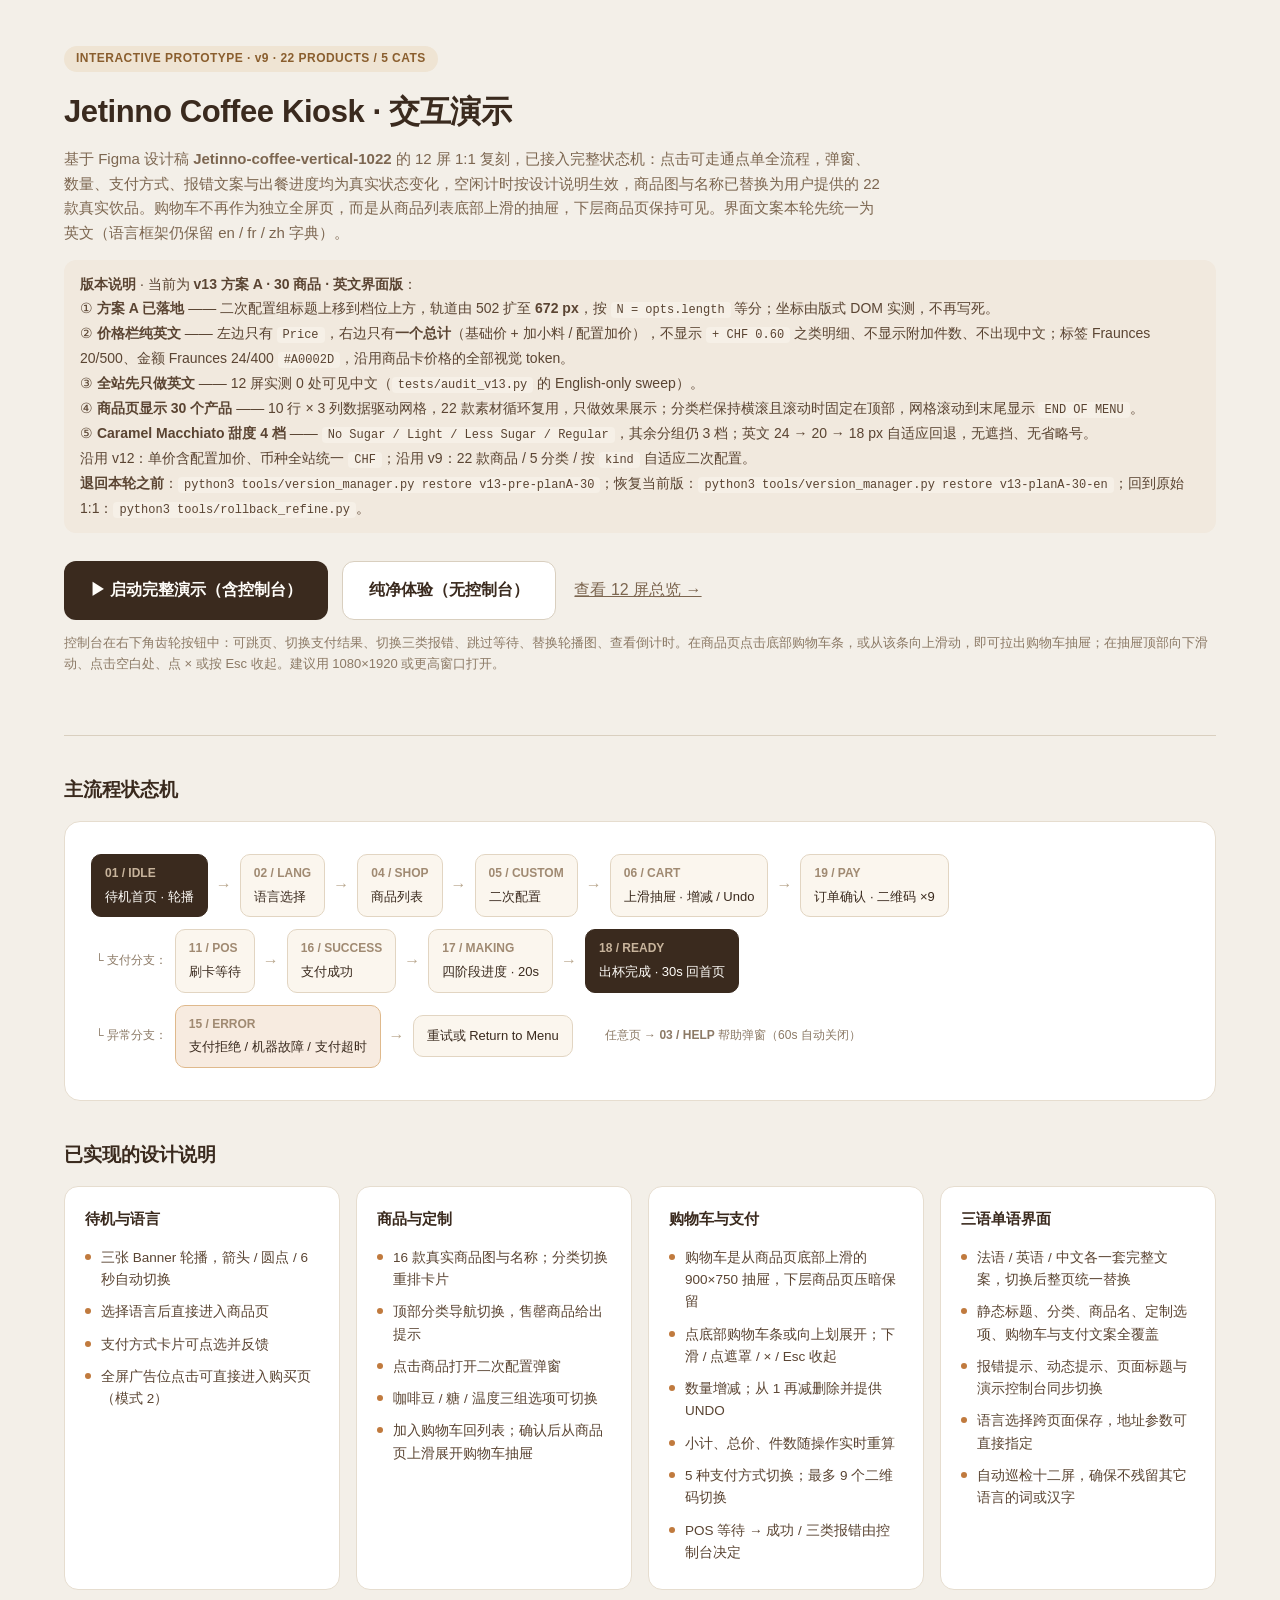
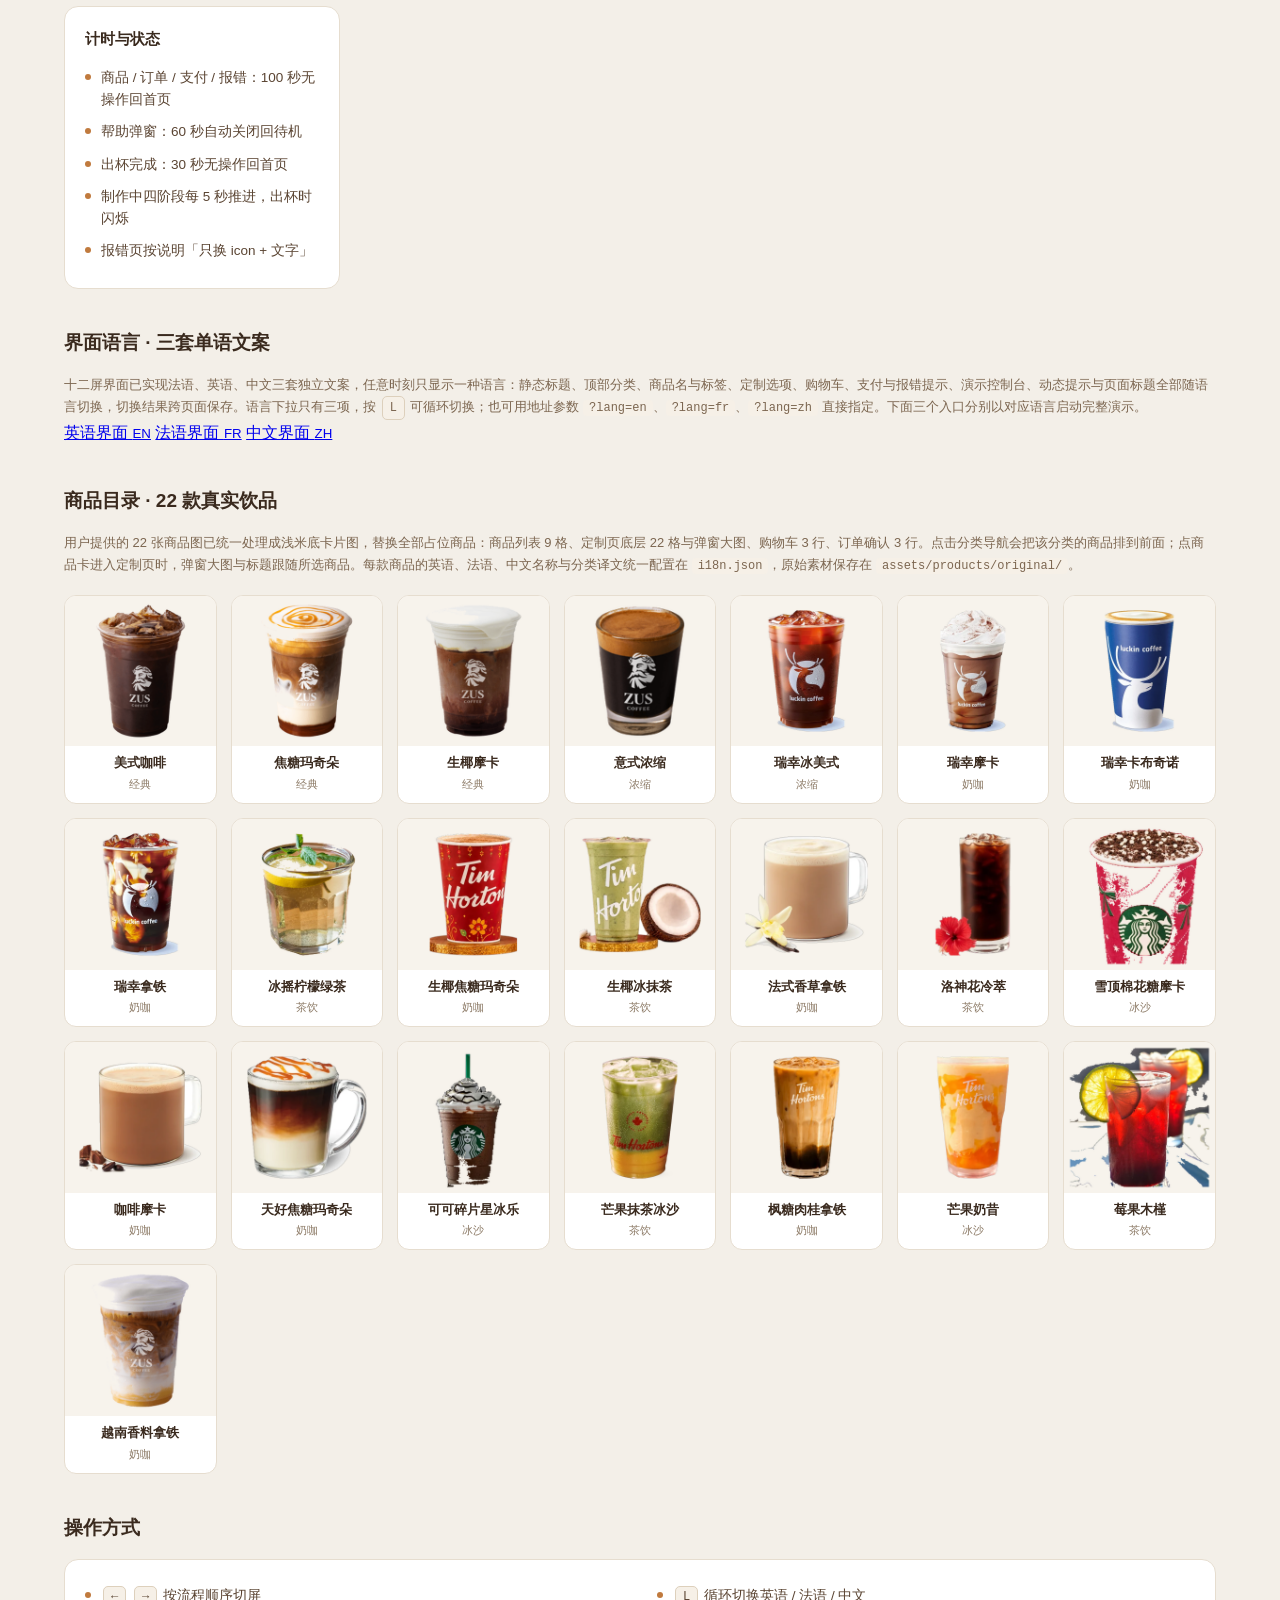
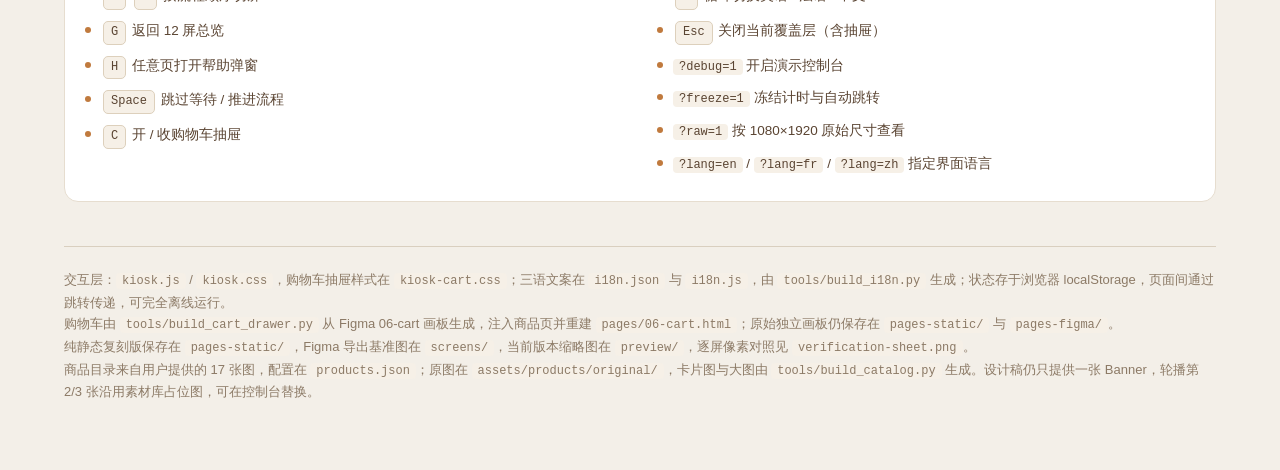
==== index.html @ 3b6457f3 "Initial commit: Jinuo coffee kiosk UI prototype v13 - 30-item data-driven product grid (10 x 3) with" ====
<!doctype html>
<html lang="zh">
<head>
<meta charset="utf-8">
<meta name="viewport" content="width=device-width,initial-scale=1">
<title>Jetinno Coffee Kiosk · 交互演示</title>
<style>
*{margin:0;padding:0;box-sizing:border-box}
body{background:#F3EFE8;color:#3A2A1E;font-family:-apple-system,BlinkMacSystemFont,'Segoe UI','PingFang SC','Microsoft Yahei',sans-serif;padding:44px 5vw 80px;line-height:1.65}
.wrap{max-width:1180px;margin:0 auto}
header{border-bottom:1px solid #D9CFBF;padding-bottom:26px;margin-bottom:32px}
h1{font-size:31px;font-weight:650;letter-spacing:-.4px}
.lead{margin-top:10px;color:#7C6650;font-size:15px;max-width:820px}
.tag{display:inline-block;background:#EFE4D3;color:#8A5E2E;border-radius:20px;padding:3px 12px;font-size:12px;font-weight:600;margin-bottom:14px;letter-spacing:.04em}
.actions{display:flex;flex-wrap:wrap;gap:14px;margin:28px 0 12px}
.btn{display:inline-flex;align-items:center;gap:10px;text-decoration:none;border-radius:12px;padding:15px 26px;font-size:16px;font-weight:650;transition:transform .16s,box-shadow .16s}
.btn:hover{transform:translateY(-2px);box-shadow:0 14px 28px -14px rgba(58,42,30,.55)}
.btn.primary{background:#3A2A1E;color:#FFFDF9}
.btn.secondary{background:#fff;color:#3A2A1E;border:1px solid #D9CFBF}
.btn.ghost{background:transparent;color:#7C6650;text-decoration:underline;padding-left:4px;font-weight:500}
.hint{font-size:13px;color:#8C7A66;margin-bottom:34px}
h2{font-size:19px;margin:38px 0 16px;font-weight:650}
.flow{background:#fff;border:1px solid #E6DDCF;border-radius:16px;padding:26px;overflow-x:auto}
.flow-row{display:flex;align-items:center;gap:8px;min-width:max-content;padding:6px 0}
.node{flex:0 0 auto;background:#FBF6EE;border:1px solid #E2D5C2;border-radius:10px;padding:9px 13px;font-size:13px;white-space:nowrap}
.node b{display:block;font-size:12px;color:#A08A72;font-weight:600;margin-bottom:2px}
.node.hot{background:#3A2A1E;color:#FFFDF9;border-color:#3A2A1E}
.node.hot b{color:#C8B49C}
.node.warn{background:#F7EBE0;border-color:#DFB98C}
.arrow{color:#B9A78E;font-size:16px;flex:0 0 auto}
.branch{font-size:12px;color:#8C7A66;padding:4px 0 4px 4px}
.grid{display:grid;grid-template-columns:repeat(auto-fit,minmax(260px,1fr));gap:16px}
.card{background:#fff;border:1px solid #E6DDCF;border-radius:14px;padding:20px}
.card h3{font-size:15px;margin-bottom:10px;font-weight:650}
.card ul{list-style:none;font-size:13.5px;color:#5A4432}
.card li{padding:5px 0 5px 16px;position:relative}
.card li:before{content:"";position:absolute;left:0;top:12px;width:6px;height:6px;border-radius:50%;background:#C07A3E}
.kbd{display:inline-block;background:#F6F0E7;border:1px solid #DDD0BC;border-radius:5px;padding:1px 7px;font-size:12px;margin:0 2px;font-family:ui-monospace,Menlo,monospace}
footer{margin-top:44px;padding-top:22px;border-top:1px solid #D9CFBF;color:#8C7A66;font-size:13px}
code{background:#F6F0E7;border-radius:4px;padding:1px 6px;font-size:12px}

.catalog{display:grid;grid-template-columns:repeat(auto-fill,minmax(146px,1fr));gap:14px;margin:18px 0 8px}
.pitem{background:#fff;border:1px solid #E6DDCF;border-radius:12px;overflow:hidden;text-align:center;padding-bottom:10px}
.pitem img{width:100%;aspect-ratio:1;object-fit:cover;display:block;background:#F7F3EC}
.pitem b{display:block;font-size:13px;margin-top:8px;padding:0 6px;line-height:1.35}
.pitem span{display:block;font-size:11px;color:#8C7A66;padding:0 6px;margin-top:3px}
.catnote{font-size:13px;color:#7C6650;line-height:1.7}

</style>
</head>
<body>
<div class="wrap">
<header>
  <div class="tag">INTERACTIVE PROTOTYPE · v9 · 22 PRODUCTS / 5 CATS</div>
  <h1>Jetinno Coffee Kiosk · 交互演示</h1>
  <p class="lead">基于 Figma 设计稿 <b>Jetinno-coffee-vertical-1022</b> 的 12 屏 1:1 复刻，已接入完整状态机：点击可走通点单全流程，弹窗、数量、支付方式、报错文案与出餐进度均为真实状态变化，空闲计时按设计说明生效，商品图与名称已替换为用户提供的 22 款真实饮品。购物车不再作为独立全屏页，而是从商品列表底部上滑的抽屉，下层商品页保持可见。界面文案本轮先统一为英文（语言框架仍保留 en / fr / zh 字典）。</p>
<!-- VERSION_NOTE_START -->
<div style="margin:14px 0;padding:12px 16px;border-radius:12px;background:#F1E9DE;color:#5A4432;font-size:14px;line-height:1.75">
  <b>版本说明</b> · 当前为 <b>v13 方案 A · 30 商品 · 英文界面版</b>：<br>
  ① <b>方案 A 已落地</b> —— 二次配置组标题上移到档位上方，轨道由 502 扩至 <b>672 px</b>，按 <code>N = opts.length</code> 等分；坐标由版式 DOM 实测，不再写死。<br>
  ② <b>价格栏纯英文</b> —— 左边只有 <code>Price</code>，右边只有<b>一个总计</b>（基础价 + 加小料 / 配置加价），不显示 <code>+ CHF 0.60</code> 之类明细、不显示附加件数、不出现中文；标签 Fraunces 20/500、金额 Fraunces 24/400 <code>#A0002D</code>，沿用商品卡价格的全部视觉 token。<br>
  ③ <b>全站先只做英文</b> —— 12 屏实测 0 处可见中文（<code>tests/audit_v13.py</code> 的 English-only sweep）。<br>
  ④ <b>商品页显示 30 个产品</b> —— 10 行 × 3 列数据驱动网格，22 款素材循环复用，只做效果展示；分类栏保持横滚且滚动时固定在顶部，网格滚动到末尾显示 <code>END OF MENU</code>。<br>
  ⑤ <b>Caramel Macchiato 甜度 4 档</b> —— <code>No Sugar / Light / Less Sugar / Regular</code>，其余分组仍 3 档；英文 24 → 20 → 18 px 自适应回退，无遮挡、无省略号。<br>
  沿用 v12：单价含配置加价、币种全站统一 <code>CHF</code>；沿用 v9：22 款商品 / 5 分类 / 按 <code>kind</code> 自适应二次配置。<br>
  <b>退回本轮之前</b>：<code>python3 tools/version_manager.py restore v13-pre-planA-30</code>；恢复当前版：<code>python3 tools/version_manager.py restore v13-planA-30-en</code>；回到原始 1:1：<code>python3 tools/rollback_refine.py</code>。
</div>
<!-- VERSION_NOTE_END -->

  <div class="actions">
    <a class="btn primary" href="pages/01-home.html?debug=1">▶ 启动完整演示（含控制台）</a>
    <a class="btn secondary" href="pages/01-home.html">纯净体验（无控制台）</a>
    <a class="btn ghost" href="all.html">查看 12 屏总览 →</a>
  </div>
  <p class="hint">控制台在右下角齿轮按钮中：可跳页、切换支付结果、切换三类报错、跳过等待、替换轮播图、查看倒计时。在商品页点击底部购物车条，或从该条向上滑动，即可拉出购物车抽屉；在抽屉顶部向下滑动、点击空白处、点 × 或按 Esc 收起。建议用 1080×1920 或更高窗口打开。</p>
</header>

<h2>主流程状态机</h2>
<div class="flow">
  <div class="flow-row">
    <div class="node hot"><b>01 / IDLE</b>待机首页 · 轮播</div><span class="arrow">→</span>
    <div class="node"><b>02 / LANG</b>语言选择</div><span class="arrow">→</span>
    <div class="node"><b>04 / SHOP</b>商品列表</div><span class="arrow">→</span>
    <div class="node"><b>05 / CUSTOM</b>二次配置</div><span class="arrow">→</span>
    <div class="node"><b>06 / CART</b>上滑抽屉 · 增减 / Undo</div><span class="arrow">→</span>
    <div class="node"><b>19 / PAY</b>订单确认 · 二维码 ×9</div>
  </div>
  <div class="flow-row">
    <div class="branch">└ 支付分支：</div>
    <div class="node"><b>11 / POS</b>刷卡等待</div><span class="arrow">→</span>
    <div class="node"><b>16 / SUCCESS</b>支付成功</div><span class="arrow">→</span>
    <div class="node"><b>17 / MAKING</b>四阶段进度 · 20s</div><span class="arrow">→</span>
    <div class="node hot"><b>18 / READY</b>出杯完成 · 30s 回首页</div>
  </div>
  <div class="flow-row">
    <div class="branch">└ 异常分支：</div>
    <div class="node warn"><b>15 / ERROR</b>支付拒绝 / 机器故障 / 支付超时</div><span class="arrow">→</span>
    <div class="node">重试或 Return to Menu</div>
    <div class="branch" style="margin-left:20px">任意页 → <b>03 / HELP</b> 帮助弹窗（60s 自动关闭）</div>
  </div>
</div>

<h2>已实现的设计说明</h2>
<div class="grid">
  <div class="card"><h3>待机与语言</h3><ul>
    <li>三张 Banner 轮播，箭头 / 圆点 / 6 秒自动切换</li>
    <li>选择语言后直接进入商品页</li>
    <li>支付方式卡片可点选并反馈</li>
    <li>全屏广告位点击可直接进入购买页（模式 2）</li>
  </ul></div>
  <div class="card"><h3>商品与定制</h3><ul>
    <li>16 款真实商品图与名称；分类切换重排卡片</li>
    <li>顶部分类导航切换，售罄商品给出提示</li>
    <li>点击商品打开二次配置弹窗</li>
    <li>咖啡豆 / 糖 / 温度三组选项可切换</li>
    <li>加入购物车回列表；确认后从商品页上滑展开购物车抽屉</li>
  </ul></div>
  <div class="card"><h3>购物车与支付</h3><ul>
    <li>购物车是从商品页底部上滑的 900×750 抽屉，下层商品页压暗保留</li>
    <li>点底部购物车条或向上划展开；下滑 / 点遮罩 / × / Esc 收起</li>
    <li>数量增减；从 1 再减删除并提供 UNDO</li>
    <li>小计、总价、件数随操作实时重算</li>
    <li>5 种支付方式切换；最多 9 个二维码切换</li>
    <li>POS 等待 → 成功 / 三类报错由控制台决定</li>
  </ul></div>
  <div class="card"><h3>三语单语界面</h3><ul>
    <li>法语 / 英语 / 中文各一套完整文案，切换后整页统一替换</li>
    <li>静态标题、分类、商品名、定制选项、购物车与支付文案全覆盖</li>
    <li>报错提示、动态提示、页面标题与演示控制台同步切换</li>
    <li>语言选择跨页面保存，地址参数可直接指定</li>
    <li>自动巡检十二屏，确保不残留其它语言的词或汉字</li>
  </ul></div>
  <div class="card"><h3>计时与状态</h3><ul>
    <li>商品 / 订单 / 支付 / 报错：100 秒无操作回首页</li>
    <li>帮助弹窗：60 秒自动关闭回待机</li>
    <li>出杯完成：30 秒无操作回首页</li>
    <li>制作中四阶段每 5 秒推进，出杯时闪烁</li>
    <li>报错页按说明「只换 icon + 文字」</li>
  </ul></div>
</div>

<!-- LANG_START -->
<h2>界面语言 · 三套单语文案</h2>
<p class="catnote">十二屏界面已实现法语、英语、中文三套独立文案，任意时刻只显示一种语言：静态标题、顶部分类、商品名与标签、定制选项、购物车、支付与报错提示、演示控制台、动态提示与页面标题全部随语言切换，切换结果跨页面保存。语言下拉只有三项，按 <span class="kbd">L</span> 可循环切换；也可用地址参数 <code>?lang=en</code>、<code>?lang=fr</code>、<code>?lang=zh</code> 直接指定。下面三个入口分别以对应语言启动完整演示。</p>
<div class="langlaunch">
  <a href="pages/01-home.html?debug=1&amp;lang=en">英语界面 <small>EN</small></a>
  <a href="pages/01-home.html?debug=1&amp;lang=fr">法语界面 <small>FR</small></a>
  <a href="pages/01-home.html?debug=1&amp;lang=zh">中文界面 <small>ZH</small></a>
</div>
<!-- LANG_END -->
<!-- PRODUCTS_START -->
<h2>商品目录 · 22 款真实饮品</h2>
<p class="catnote">用户提供的 22 张商品图已统一处理成浅米底卡片图，替换全部占位商品：商品列表 9 格、定制页底层 22 格与弹窗大图、购物车 3 行、订单确认 3 行。点击分类导航会把该分类的商品排到前面；点商品卡进入定制页时，弹窗大图与标题跟随所选商品。每款商品的英语、法语、中文名称与分类译文统一配置在 <code>i18n.json</code>，原始素材保存在 <code>assets/products/original/</code>。</p>
<div class="catalog"><div class="pitem" data-pid="americano"><img src="assets/products/card/americano.png" alt="美式咖啡" loading="lazy"><b>美式咖啡</b><span>经典</span></div><div class="pitem" data-pid="caramel-macchiato"><img src="assets/products/card/caramel-macchiato.png" alt="焦糖玛奇朵" loading="lazy"><b>焦糖玛奇朵</b><span>经典</span></div><div class="pitem" data-pid="coconut-mocha"><img src="assets/products/card/coconut-mocha.png" alt="生椰摩卡" loading="lazy"><b>生椰摩卡</b><span>经典</span></div><div class="pitem" data-pid="espresso"><img src="assets/products/card/espresso.png" alt="意式浓缩" loading="lazy"><b>意式浓缩</b><span>浓缩</span></div><div class="pitem" data-pid="luckin-americano"><img src="assets/products/card/luckin-americano.png" alt="瑞幸冰美式" loading="lazy"><b>瑞幸冰美式</b><span>浓缩</span></div><div class="pitem" data-pid="luckin-caffe-mocha"><img src="assets/products/card/luckin-caffe-mocha.png" alt="瑞幸摩卡" loading="lazy"><b>瑞幸摩卡</b><span>奶咖</span></div><div class="pitem" data-pid="luckin-cappuccino"><img src="assets/products/card/luckin-cappuccino.png" alt="瑞幸卡布奇诺" loading="lazy"><b>瑞幸卡布奇诺</b><span>奶咖</span></div><div class="pitem" data-pid="luckin-latte"><img src="assets/products/card/luckin-latte.png" alt="瑞幸拿铁" loading="lazy"><b>瑞幸拿铁</b><span>奶咖</span></div><div class="pitem" data-pid="shaken-iced-green-tea"><img src="assets/products/card/shaken-iced-green-tea.png" alt="冰摇柠檬绿茶" loading="lazy"><b>冰摇柠檬绿茶</b><span>茶饮</span></div><div class="pitem" data-pid="tims-coconut-caramel"><img src="assets/products/card/tims-coconut-caramel.png" alt="生椰焦糖玛奇朵" loading="lazy"><b>生椰焦糖玛奇朵</b><span>奶咖</span></div><div class="pitem" data-pid="tims-coconut-matcha"><img src="assets/products/card/tims-coconut-matcha.png" alt="生椰冰抹茶" loading="lazy"><b>生椰冰抹茶</b><span>茶饮</span></div><div class="pitem" data-pid="tims-french-vanilla"><img src="assets/products/card/tims-french-vanilla.png" alt="法式香草拿铁" loading="lazy"><b>法式香草拿铁</b><span>奶咖</span></div><div class="pitem" data-pid="tims-hibiscus"><img src="assets/products/card/tims-hibiscus.png" alt="洛神花冷萃" loading="lazy"><b>洛神花冷萃</b><span>茶饮</span></div><div class="pitem" data-pid="snowcap-mocha"><img src="assets/products/card/snowcap-mocha.png" alt="雪顶棉花糖摩卡" loading="lazy"><b>雪顶棉花糖摩卡</b><span>冰沙</span></div><div class="pitem" data-pid="tims-cafe-mocha"><img src="assets/products/card/tims-cafe-mocha.png" alt="咖啡摩卡" loading="lazy"><b>咖啡摩卡</b><span>奶咖</span></div><div class="pitem" data-pid="tims-caramel-macchiato"><img src="assets/products/card/tims-caramel-macchiato.png" alt="天好焦糖玛奇朵" loading="lazy"><b>天好焦糖玛奇朵</b><span>奶咖</span></div><div class="pitem" data-pid="java-chip-frappuccino"><img src="assets/products/card/java-chip-frappuccino.png" alt="可可碎片星冰乐" loading="lazy"><b>可可碎片星冰乐</b><span>冰沙</span></div><div class="pitem" data-pid="tims-iced-mango-matcha"><img src="assets/products/card/tims-iced-mango-matcha.png" alt="芒果抹茶冰沙" loading="lazy"><b>芒果抹茶冰沙</b><span>茶饮</span></div><div class="pitem" data-pid="tims-iced-maple-cinnamon-latte"><img src="assets/products/card/tims-iced-maple-cinnamon-latte.png" alt="枫糖肉桂拿铁" loading="lazy"><b>枫糖肉桂拿铁</b><span>奶咖</span></div><div class="pitem" data-pid="tims-mango-shake"><img src="assets/products/card/tims-mango-shake.png" alt="芒果奶昔" loading="lazy"><b>芒果奶昔</b><span>冰沙</span></div><div class="pitem" data-pid="very-berry-hibiscus"><img src="assets/products/card/very-berry-hibiscus.png" alt="莓果木槿" loading="lazy"><b>莓果木槿</b><span>茶饮</span></div><div class="pitem" data-pid="vietnamese-spanish-latte"><img src="assets/products/card/vietnamese-spanish-latte.png" alt="越南香料拿铁" loading="lazy"><b>越南香料拿铁</b><span>奶咖</span></div></div><!-- PRODUCTS_END -->
<h2>操作方式</h2>
<div class="card">
  <ul style="columns:2;column-gap:34px">
    <li><span class="kbd">←</span> <span class="kbd">→</span> 按流程顺序切屏</li>
    <li><span class="kbd">G</span> 返回 12 屏总览</li>
    <li><span class="kbd">H</span> 任意页打开帮助弹窗</li>
    <li><span class="kbd">Space</span> 跳过等待 / 推进流程</li>
    <li><span class="kbd">C</span> 开 / 收购物车抽屉</li>
    <li><span class="kbd">L</span> 循环切换英语 / 法语 / 中文</li>
    <li><span class="kbd">Esc</span> 关闭当前覆盖层（含抽屉）</li>
    <li><code>?debug=1</code> 开启演示控制台</li>
    <li><code>?freeze=1</code> 冻结计时与自动跳转</li>
    <li><code>?raw=1</code> 按 1080×1920 原始尺寸查看</li>
    <li><code>?lang=en</code> / <code>?lang=fr</code> / <code>?lang=zh</code> 指定界面语言</li>
  </ul>
</div>

<footer>
  交互层：<code>kiosk.js</code> / <code>kiosk.css</code>，购物车抽屉样式在 <code>kiosk-cart.css</code>；三语文案在 <code>i18n.json</code> 与 <code>i18n.js</code>，由 <code>tools/build_i18n.py</code> 生成；状态存于浏览器 localStorage，页面间通过跳转传递，可完全离线运行。<br>
  购物车由 <code>tools/build_cart_drawer.py</code> 从 Figma 06-cart 画板生成，注入商品页并重建 <code>pages/06-cart.html</code>；原始独立画板仍保存在 <code>pages-static/</code> 与 <code>pages-figma/</code>。<br>
  纯静态复刻版保存在 <code>pages-static/</code>，Figma 导出基准图在 <code>screens/</code>，当前版本缩略图在 <code>preview/</code>，逐屏像素对照见 <code>verification-sheet.png</code>。<br>
  商品目录来自用户提供的 17 张图，配置在 <code>products.json</code>；原图在 <code>assets/products/original/</code>，卡片图与大图由 <code>tools/build_catalog.py</code> 生成。设计稿仍只提供一张 Banner，轮播第 2/3 张沿用素材库占位图，可在控制台替换。
</footer>
</div>
</body>
</html>
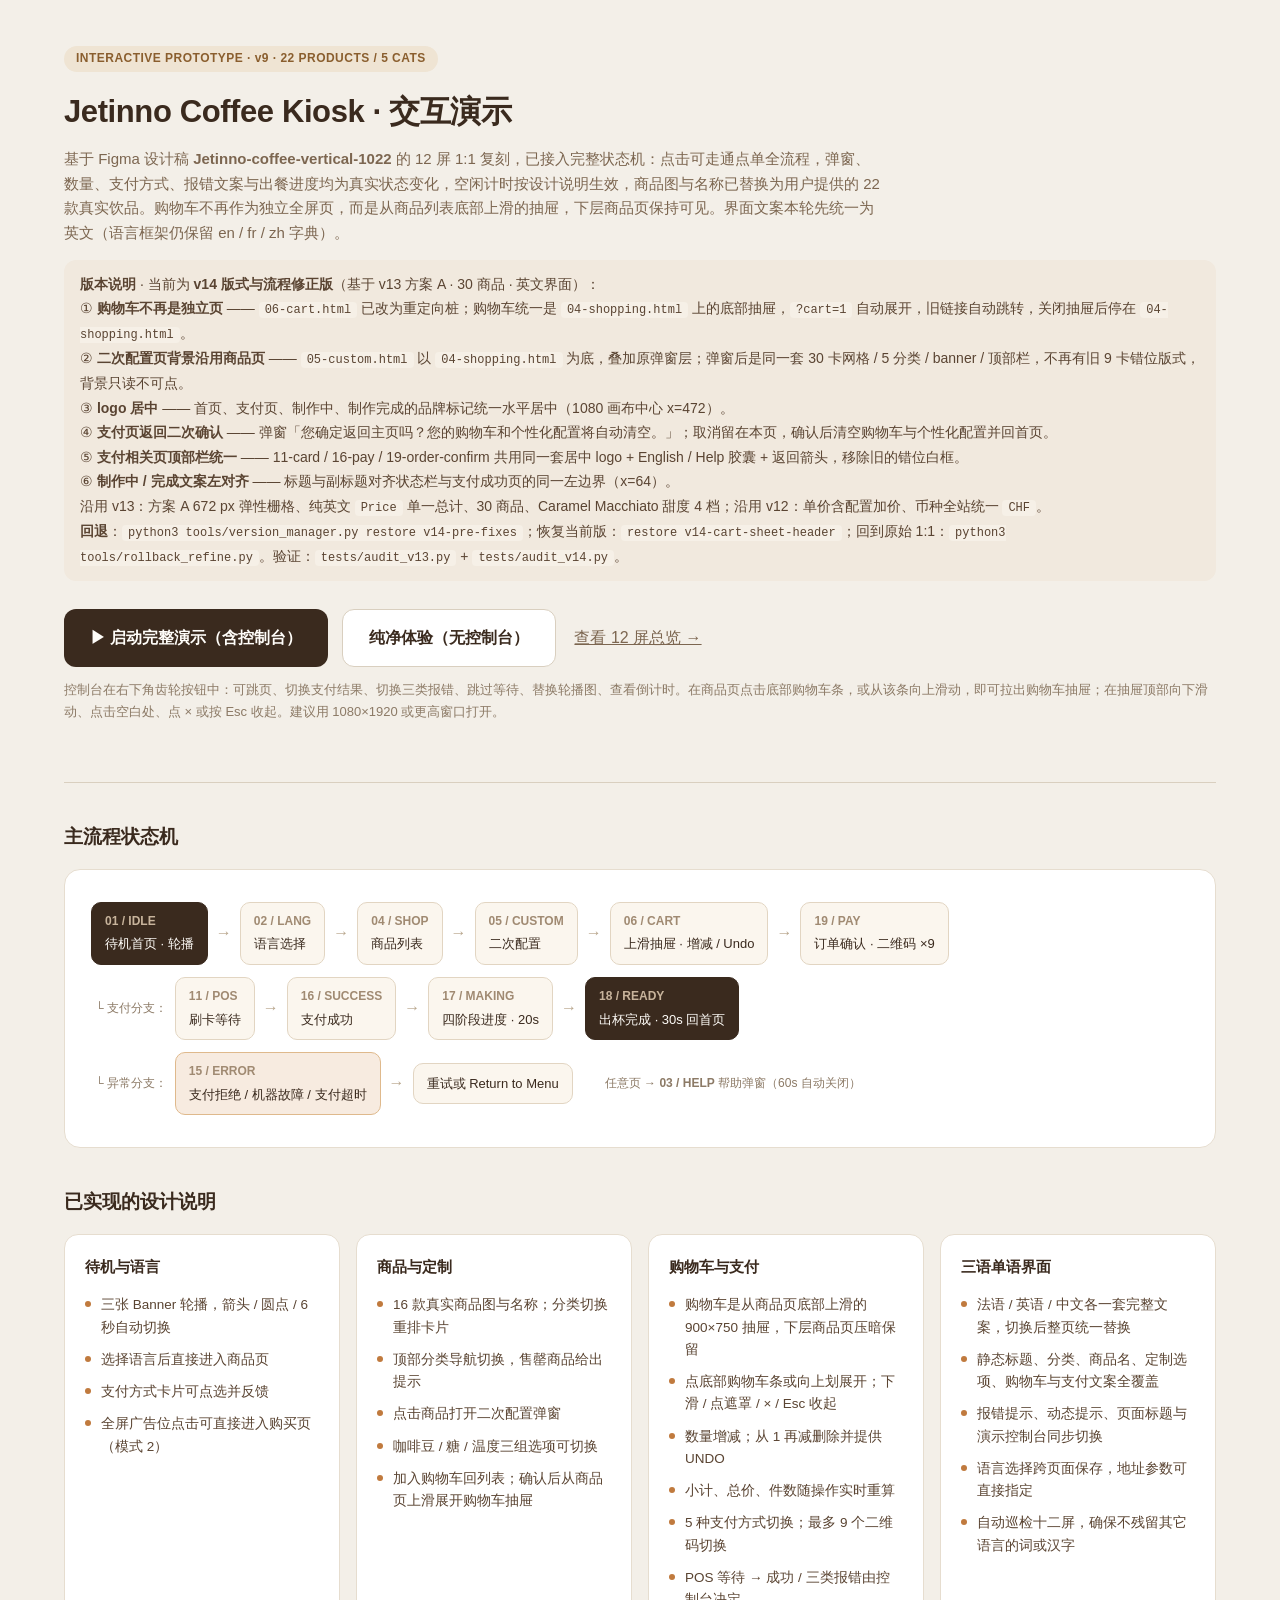
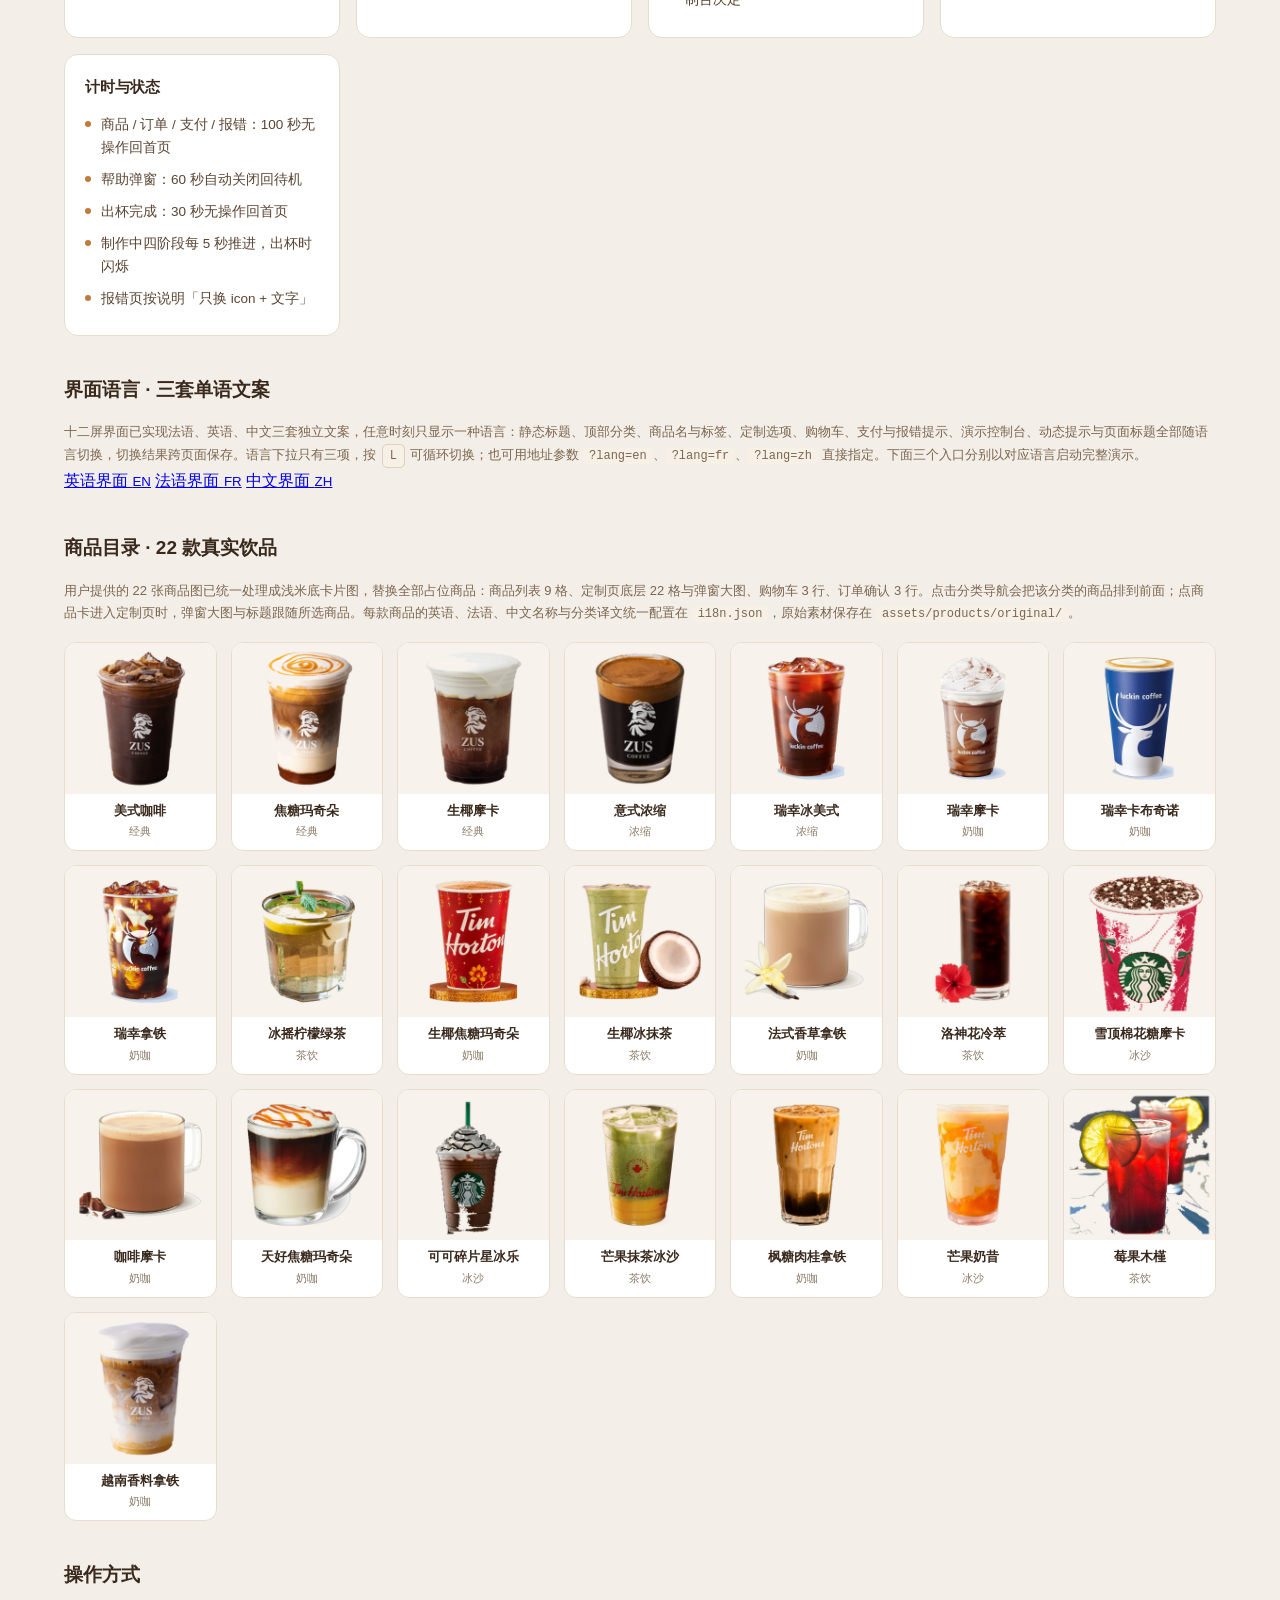
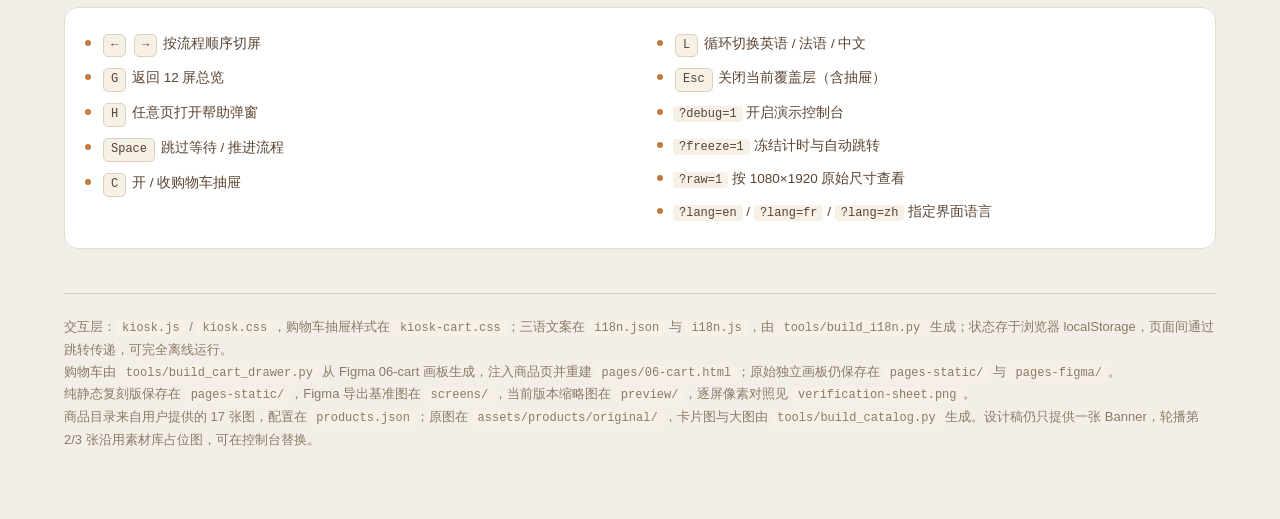
==== commit 9eba3419: "v14: cart sheet on 04-shopping, 05-custom background from 04, centred brand, back confirmation - 06-" ====
--- a/index.html
+++ b/index.html
@@ -56,14 +56,15 @@
   <p class="lead">基于 Figma 设计稿 <b>Jetinno-coffee-vertical-1022</b> 的 12 屏 1:1 复刻，已接入完整状态机：点击可走通点单全流程，弹窗、数量、支付方式、报错文案与出餐进度均为真实状态变化，空闲计时按设计说明生效，商品图与名称已替换为用户提供的 22 款真实饮品。购物车不再作为独立全屏页，而是从商品列表底部上滑的抽屉，下层商品页保持可见。界面文案本轮先统一为英文（语言框架仍保留 en / fr / zh 字典）。</p>
 <!-- VERSION_NOTE_START -->
 <div style="margin:14px 0;padding:12px 16px;border-radius:12px;background:#F1E9DE;color:#5A4432;font-size:14px;line-height:1.75">
-  <b>版本说明</b> · 当前为 <b>v13 方案 A · 30 商品 · 英文界面版</b>：<br>
-  ① <b>方案 A 已落地</b> —— 二次配置组标题上移到档位上方，轨道由 502 扩至 <b>672 px</b>，按 <code>N = opts.length</code> 等分；坐标由版式 DOM 实测，不再写死。<br>
-  ② <b>价格栏纯英文</b> —— 左边只有 <code>Price</code>，右边只有<b>一个总计</b>（基础价 + 加小料 / 配置加价），不显示 <code>+ CHF 0.60</code> 之类明细、不显示附加件数、不出现中文；标签 Fraunces 20/500、金额 Fraunces 24/400 <code>#A0002D</code>，沿用商品卡价格的全部视觉 token。<br>
-  ③ <b>全站先只做英文</b> —— 12 屏实测 0 处可见中文（<code>tests/audit_v13.py</code> 的 English-only sweep）。<br>
-  ④ <b>商品页显示 30 个产品</b> —— 10 行 × 3 列数据驱动网格，22 款素材循环复用，只做效果展示；分类栏保持横滚且滚动时固定在顶部，网格滚动到末尾显示 <code>END OF MENU</code>。<br>
-  ⑤ <b>Caramel Macchiato 甜度 4 档</b> —— <code>No Sugar / Light / Less Sugar / Regular</code>，其余分组仍 3 档；英文 24 → 20 → 18 px 自适应回退，无遮挡、无省略号。<br>
-  沿用 v12：单价含配置加价、币种全站统一 <code>CHF</code>；沿用 v9：22 款商品 / 5 分类 / 按 <code>kind</code> 自适应二次配置。<br>
-  <b>退回本轮之前</b>：<code>python3 tools/version_manager.py restore v13-pre-planA-30</code>；恢复当前版：<code>python3 tools/version_manager.py restore v13-planA-30-en</code>；回到原始 1:1：<code>python3 tools/rollback_refine.py</code>。
+  <b>版本说明</b> · 当前为 <b>v14 版式与流程修正版</b>（基于 v13 方案 A · 30 商品 · 英文界面）：<br>
+  ① <b>购物车不再是独立页</b> —— <code>06-cart.html</code> 已改为重定向桩；购物车统一是 <code>04-shopping.html</code> 上的底部抽屉，<code>?cart=1</code> 自动展开，旧链接自动跳转，关闭抽屉后停在 <code>04-shopping.html</code>。<br>
+  ② <b>二次配置页背景沿用商品页</b> —— <code>05-custom.html</code> 以 <code>04-shopping.html</code> 为底，叠加原弹窗层；弹窗后是同一套 30 卡网格 / 5 分类 / banner / 顶部栏，不再有旧 9 卡错位版式，背景只读不可点。<br>
+  ③ <b>logo 居中</b> —— 首页、支付页、制作中、制作完成的品牌标记统一水平居中（1080 画布中心 x=472）。<br>
+  ④ <b>支付页返回二次确认</b> —— 弹窗「您确定返回主页吗？您的购物车和个性化配置将自动清空。」；取消留在本页，确认后清空购物车与个性化配置并回首页。<br>
+  ⑤ <b>支付相关页顶部栏统一</b> —— 11-card / 16-pay / 19-order-confirm 共用同一套居中 logo + English / Help 胶囊 + 返回箭头，移除旧的错位白框。<br>
+  ⑥ <b>制作中 / 完成文案左对齐</b> —— 标题与副标题对齐状态栏与支付成功页的同一左边界（x=64）。<br>
+  沿用 v13：方案 A 672 px 弹性栅格、纯英文 <code>Price</code> 单一总计、30 商品、Caramel Macchiato 甜度 4 档；沿用 v12：单价含配置加价、币种全站统一 <code>CHF</code>。<br>
+  <b>回退</b>：<code>python3 tools/version_manager.py restore v14-pre-fixes</code>；恢复当前版：<code>restore v14-cart-sheet-header</code>；回到原始 1:1：<code>python3 tools/rollback_refine.py</code>。验证：<code>tests/audit_v13.py</code> + <code>tests/audit_v14.py</code>。
 </div>
 <!-- VERSION_NOTE_END -->
 
